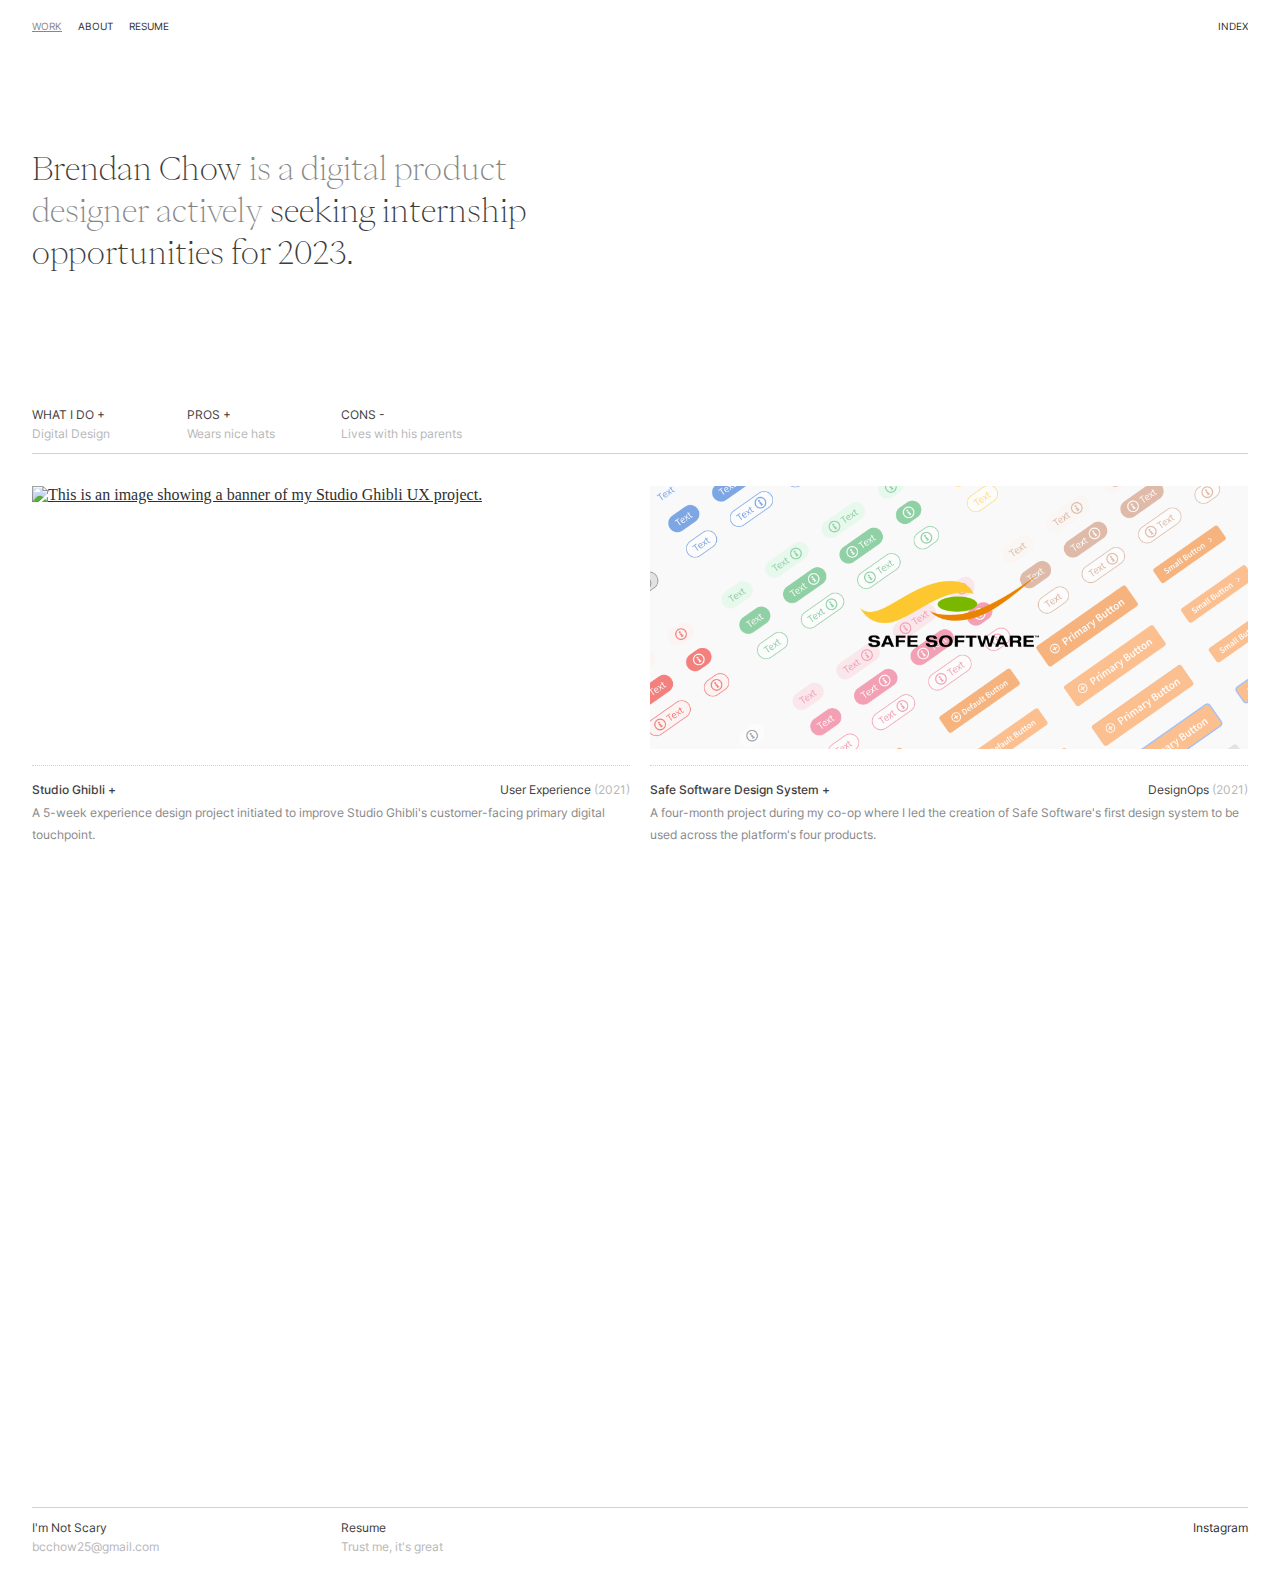
==== index.html @ d042868b "swagdaddy" ====
<!DOCTYPE html>
<html lang="en" dir="ltr">
  <head>
    <meta charset="utf-8">
      <link href="css/style.css" rel="stylesheet">
      <link href="css/grid.css" rel="stylesheet">
      <link href="css/fonts.css" rel="stylesheet">

      <link rel="shortcut icon" type="image/jpg" href="images/favicon.png?">

    <title>Brendan Chow—Designer</title>

    <script src="https://ajax.googleapis.com/ajax/libs/jquery/1.3.2/jquery.min.js"></script>
    <script src="js/main.js"></script>

  </head>

<body>
<nav>
  <ul>
    <li><a href="index.html" class="active">WORK</a></li>
    <li><a href="about.html">ABOUT</a></li>
    <li><a href="https://drive.google.com/file/d/1m_yW7glQU_9HVTDWWREebgttoNn-ChIk/view?usp=sharing" target="_blank">RESUME</a></li>
    <li class="float_right"><a href="list.html" class="no_padding">INDEX</a></li>
  </ul>
</nav>

<div class="index_heading">
  <div class="index_heading_text">
    <h1><span class="dark_highlight">Brendan Chow</span> is a digital product designer actively <span class="dark_highlight">
      seeking internship opportunities for 2023.</span></h1>
  </div>
</div>

<div class="main_heading_information_block">
  <div class="main_heading_information_block_item_1">
    <h5 class="extra_padding">WHAT I DO +</h5>
    <h5 class="light_highlight">Digital Design</h5>
  </div>
  <div class="main_heading_information_block_item_2">
    <h5 class="extra_padding">PROS +</h5>
    <h5 class="light_highlight">Wears nice hats</h5>
  </div>
  <div class="main_heading_information_block_item_3">
    <h5 class="extra_padding">CONS -</h5>
    <h5 class="light_highlight">Lives with his parents</h5>
  </div>
</div>

<div class="project_block">
  <div class="project_image_item">
    <a href="ghibli.html">
      <img class="gallery_image" src="images/banners/ghiblilong.png" alt="This is an image showing a banner of my Studio Ghibli UX project.">
    </a>
  </div>
  <div class="project_image_item_2">
    <a href="safe.html">
      <img class="gallery_image" src="images/banners/softlong.png" alt="This is an image showing a banner of my Studio Ghibli UX project.">
    </a>
  </div>
  <div class="project_description_box">
    <h5 class="float_left bold">Studio Ghibli +</h5>
    <h5 class="float_right">User Experience <span class="light_highlight">(2021)</span></h5>
    <p class="less_padding">A 5-week experience design project initiated to improve Studio Ghibli's customer-facing primary digital touchpoint.</p>
  </div>
  <div class="project_description_box_2">
    <h5 class="float_left bold">Safe Software Design System +</h5>
    <h5 class="float_right">DesignOps <span class="light_highlight">(2021)</span></h5>
    <p class="less_padding">A four-month project during my co-op where I led the creation of Safe Software's first design system to be used across the
      platform's four products.</p>
  </div>
</div>

  <div class="project_block fade">
      <div class="project_image_item">
        <a href="workestra.html">
          <img class="gallery_image" src="images/banners/workestralong.png" alt="This is an image showing a banner of my Studio Ghibli UX project.">
        </a>
      </div>
      <div class="project_image_item_2">
        <img class="gallery_image" src="images/banners/italiadesign.png" alt="This is an image showing a banner of my Studio Ghibli UX project.">
      </div>
      <div class="project_description_box">
        <h5 class="float_left bold">Wörkestra +</h5>
        <h5 class="float_right">User Experience <span class="light_highlight">(2020)</span></h5>
        <p class="less_padding">Reimagining interpersonal communication in the workplace during a global pandemic</p>
      </div>
      <div class="project_description_box_2">
        <h5 class="float_left bold">italiaDesign Field School +</h5>
        <h5 class="float_right">User Experience <span class="light_highlight">(2022)</span></h5>
        <p class="less_padding">Work in Progress. Feel free to message me to see our current progress and learn about my contributions.</p>
      </div>
    </div>

    <footer>
      <div class="footer-block">
        <div class="footer-block-item-1">
          <h5 class="extra_padding">I'm Not Scary</h5>
          <h5 class="light_highlight"><a href = "mailto: bcchow25@gmail.com" class="no_decoration_light">bcchow25@gmail.com</a></h5>
        </div>
        <div class="footer-block-item-2">
          <h5 class="extra_padding">Resume</h5>
          <h5 class="light_highlight"><a href="https://drive.google.com/file/d/1aR5BWAuNR-8vDqfaqgg8btdy-Qd0sVsE/view?usp=sharing" class="no_decoration_light" target="_blank">Trust me, it's great</a></h5>
        </div>
        <div class="footer-block-item-3">
          <h5><a href="https://www.instagram.com/underwearsalad/" class="no_decoration" target="_blank">Instagram</a></h5>
        </div>
      </div>
    </footer>
</body>
</html>
---- css/style.css ----
body {
  height: 100vh;
  margin: 0;
}

h1 {
  font-family: pp-eiko;
  font-size: 2rem;
  font-weight: normal;
  line-height: 2.625rem;
  margin: 0;
  color: #888888;
}

h2 {
  font-family: inter;
  font-size: .75rem;
  font-weight: normal;
  margin: 0;
  padding-bottom: 10px;
}

h3 {
  font-family: pp-eiko;
  font-size: 1.5rem;
  font-weight: normal;
  line-height: 42px;
  margin: 0;
  padding: 0;
  color: #888888;
}

/* For the About description hehe */
h4 {
  font-family: pp-eiko;
  font-size: 1.5rem;
  font-weight: normal;
  line-height: 2.4rem;
  margin-top: .75rem;
  color: #888888;
}
/* For the About description hehe */

h5 {
  font-family: inter;
  font-size: .75rem;
  color: #3D3D3D;
  font-weight: normal;
  margin: 0;
  white-space: nowrap;
}

p {
  font-family: inter;
  font-size: .75rem;
  line-height: 22px;
  color: #888888;
  cursor: default;
}

mark {
  background: #D2D2D2;
}

a {
  color: #303030;
}

.metalinks {
 color: #303030;
}

a:hover {
  color: #d2d2d2;
  transition: .8s;
  cursor: pointer;
}

ul {
  list-style-type: none;
  overflow: hidden;
  padding: 0;
  margin: 1.25rem 2rem 1.5rem 2rem;
}

li {
  float: left;
}

li a {
  display: block;
  font-family: inter;
  font-size: .65rem;
  white-space: nowrap;
  padding: 0 1rem 0 0;
  color: #303030;
  text-decoration: none;
}

li a:hover {
  color: #D2D2D2;
  text-decoration: underline;
  transition: .8s;
  cursor: pointer;
}

.active {
  text-decoration: underline;
  color: #888888;
}

nav:visited {
  color: #001FAA;
}

::selection {
  background-color: #ebf3ff;
  color: #303030;
}

.item_metadata {
  color: #919191;
  padding: 0 0 1.5rem 0;
  margin: 0;
}

.item_description {
  margin: 0 0 2rem 0;
}

.gallery_image {
  object-fit: cover;
  height: 100%;
  width: 100%;
  margin: 0 0 .75rem 0;
}

.button {
  font-size: 1rem;
  font-family: founders;
  border-radius: 4px;
  background: transparent;
  border: 1px solid #303030;
  color: #303030;
  padding: 0.75rem 2rem;
  text-align: center;
  position: absolute;
}

.button:hover {
  font-size: 1rem;
  font-family: founders;
  border-radius: 4px;
  background: #303030;
  border: none;
  color: white;
  padding: 0.75rem 2rem;
  text-align: center;
  transition: .3s;
  cursor: pointer;
  position: absolute;
}

.button_disabled {
  font-size: 1rem;
  font-family: founders;
  border-radius: 4px;
  background: #f1f1f1;
  color: #A0A0A0;
  padding: 0.75rem 2rem;
  text-align: center;
  border: none;
}

.about {
  font-family: founders;
  font-size: 2rem;
  font-weight: normal;
  line-height: 52px;
  margin: 0;
}

.about_text_box {
  margin-bottom: 1.125rem;
}

.about_text {
  font-family: sohne-regular;
  font-size: 0.875rem;
  font-weight: normal;
  line-height: 22px;
  margin: 0;
}

.fade {
  opacity: 0;
}

.list_item {
  padding: 0 0 .75rem 0;
  margin: 0;
}

/* Random Project Pages */
.header_image {
  object-fit: cover;
  height: 65%;
  width: 100%;
  margin: 0 0 1rem 0;
}

.photography_item {
  object-fit: cover;
  /* height: 50%; */
  width: 100%;
  margin: 0 0 1rem 0;
}

.caption {
  width: 100%;
  color: #919191;
  font-family: founders;
  grid-column: 2 / -2;
  line-height: 22px;
}

.project_header_image_item {
  width: 100%;
  margin-bottom: 2rem;
}

/* Project List Page */
.yellow {
  color: #EDE6B3;
}

.list_background {
  background-color: #11120F;
}

.less_margin {
  margin: .25rem 0 .25rem 0;
}

.list_end {
  text-align: right;
  white-space: nowrap;
}

.hover-title {
  display: inline;
  pointer-events: auto;
  cursor: pointer;
}

.hover-image {
  visibility: hidden;
}

body:not(.mobile) .hover-title:hover + .hover-image {
  visibility: visible;
  pointer-events: none;
}

.hover-image {
  display: flex;
  position: fixed;
  top: 50%;
  left: 50%;
  transform: translate(-50%, -50%);
  z-index: -1;
  pointer-events: none;
  flex-direction: column;
  align-items: center;
  justify-content: center;

/* Change width and height to scale images */
  width: 70vw;
  height: 70vh;

  animation: fadeIn 3s;
}

.hover-image img {
  max-width: 100% !important;
  max-height: 100% !important;
  width: auto !important;
  height: auto !important;
  margin: 0;
}
/* Project List Page */

/* Real Project Pages */
img {
  max-width: 100%;
}

.image_space {
  padding: 0 0 4rem 0;
}

.text_content {
  padding: 0 0 2rem 0;
  margin: 0;
}

/* RESPONSIVE */
@media (max-width: 950px) {
}
/* RESPONSIVE */

/* New Shit */
.dark_highlight {
   color: #3D3D3D;
 }

 .light_highlight {
  color: #B7B7B7;
 }

 .not_as_light {
   color: #888888;
 }

 .lightest_line {
   border-bottom: 1px solid #D2D2D2;
 }

 .extra_margin {
   margin-bottom: 4rem;
 }

 .extra_padding {
   padding-bottom: .25rem;
 }

 .less_padding {
   padding: 0.5rem 0 0.25rem 0;
   /* margin: 0; */
 }

 .bold {
   font-family: inter-medium;
   font-weight: bold;
 }

 .no_padding {
   padding: 0;
 }

.no_margin {
  margin: 0;
}

 .working_page_content_image {
   /* height: 50%; */
 }

 .no_decoration {
   text-decoration: none;
 }

.no_decoration_light {
   text-decoration: none;
   color: #B7B7B7;
 }

 .bottom_line {
   padding-bottom: 0.75rem;
   border-bottom: 1px dotted #D2D2D2;
 }

 @keyframes fadeIn {
  0% { opacity: 0; }
  100% { opacity: 1; }
}

.float_left {
  float: left;
}

.float_right {
  float: right;
}

.burrito:hover {
  cursor: pointer;
}
/* New Shit */
---- css/grid.css ----
/* HOME PAGE */
.index_heading {
  display: grid;
  grid-template-columns: repeat(24,1fr);
  grid-gap: 1.25rem;
  margin: 114px 2rem 42px 2rem;
}

.main_heading_information_block {
  display: grid;
  grid-template-columns: repeat(24,1fr);
  grid-gap: 1.25rem;
  margin: 0 2rem 0 2rem;
  padding-bottom: .75rem;
  border-bottom: 1px solid #D2D2D2;
}

.main_heading_information_block_item_1 {
  grid-column: 1 / span 3;
  padding-top: .75rem;
  /* padding might be optional */
}

.main_heading_information_block_item_2 {
  grid-column: 4 / span 3;
  padding-top: .75rem;
  /* padding might be optional */
}

.main_heading_information_block_item_3 {
  grid-column: 7 / span 3;
  padding-top: .75rem;
  /* padding might be optional */
}

.index_heading_text {
  grid-column: 1 / span 10;
  margin-bottom: 5rem;
}

.project_block {
  display: grid;
  grid-template-columns: repeat(24, 1fr);
  grid-gap: 1rem 1.25rem;
  margin: 2rem 2rem 0 2rem;
}

.project_description_box {
  grid-column: 1 / span 12;
  padding-bottom: .75rem;
  margin-bottom: 1rem;
}

.project_image_item {
  grid-column: 1 / span 12;
  padding-bottom: 1rem;
  border-bottom: 1px dotted #D2D2D2;
}

.project_image_item_2 {
  grid-column: 13 / span 12;
  padding-bottom: 1rem;
  border-bottom: 1px dotted #D2D2D2;
}

.project_description_box_2 {
  grid-column: 13 / span 12;
  padding-bottom: .75rem;
  margin-bottom: 1rem;
}

/* FOOTER */

.footer-block {
  display: grid;
  grid-template-columns: repeat(24,1fr);
  grid-gap: 1.25rem;
  border-top: 1px solid #D2D2D2;
  margin: 114px 2rem .75rem 2rem;
  padding-bottom: 1rem;
}

.footer-block-item-1 {
  grid-column: 1 / span 3;
  padding-top: .75rem;
}

.footer-block-item-2 {
  grid-column: 7 / span 3;
  padding-top: .75rem;
}

.footer-block-item-3 {
  text-align: right;
  grid-column: 22 / span 3;
  padding-top: .75rem;
}

/* FOOTER */

/* ABOUT PAGE */

.about_heading {
  display: grid;
  grid-template-columns: repeat(24, 1fr);
  grid-gap: 1.25rem;
  margin: 114px 2rem 9.5rem 2rem;
}

.about_heading_box_1 {
  grid-column: 1 / span 10;
}
.about_heading_box_2 {
  grid-column: 15 / span 10;
}

/* Real Work Pages */
.working_page_heading {
  display: grid;
  grid-template-columns: repeat(24,1fr);
  grid-gap: 1.25rem;
  margin: 2rem;
  border-bottom: 1px solid #d2d2d2;
  padding-bottom: 2rem;
}

.working_page_heading_item_1 {
  grid-column: 1 / span 3;
}

.working_page_heading_item_2 {
  grid-column: 4 / span 3;
}

.working_page_heading_item_3 {
  grid-column: 7 / span 3;
}


.working_page_content_box {
  display: grid;
  grid-template-columns: repeat(24,1fr);
  grid-gap: 1.25rem;
  margin: 0 2rem 1.25rem 2rem;
}

.working_page_content_left {
  grid-column: 1 / span 8;
}

.working_page_content_right {
  grid-column: 11 / span 14;
}

.working_page_content_full {
  grid-column: 1 / span 24;
}

/* Project List Page */
.main_heading_list_block_item_1 {
  grid-column: 1 / span 3;
  padding-top: .75rem;
  /* padding might be optional */
}

.main_heading_list_block_item_2 {
  grid-column: 7 / span 3;
  padding-top: .75rem;
  /* padding might be optional */
}

.main_heading_list_block_item_3 {
  grid-column: 13 / span 12;
  padding-top: .75rem;
  /* padding might be optional */
}

.project_list_item_end {
  grid-column: 13 / span 12;
}

.project_list_item {
  grid-column: 7 / span 6;
}
/* Project List Page */
---- css/fonts.css ----
@font-face {
  font-family: inter-medium;
  src: url("../fonts/Inter-Medium.ttf");
  font-weight: bold;
  font-style: normal;
}

@font-face {
  font-family: inter;
  src: url("../fonts/Inter-Regular.ttf");
  font-weight: normal;
  font-style: normal;
}

@font-face {
  font-family: pp-eiko;
  src: url("../fonts/PPEiko-Thin.otf");
  font-weight: 100;
  font-style: normal;
}
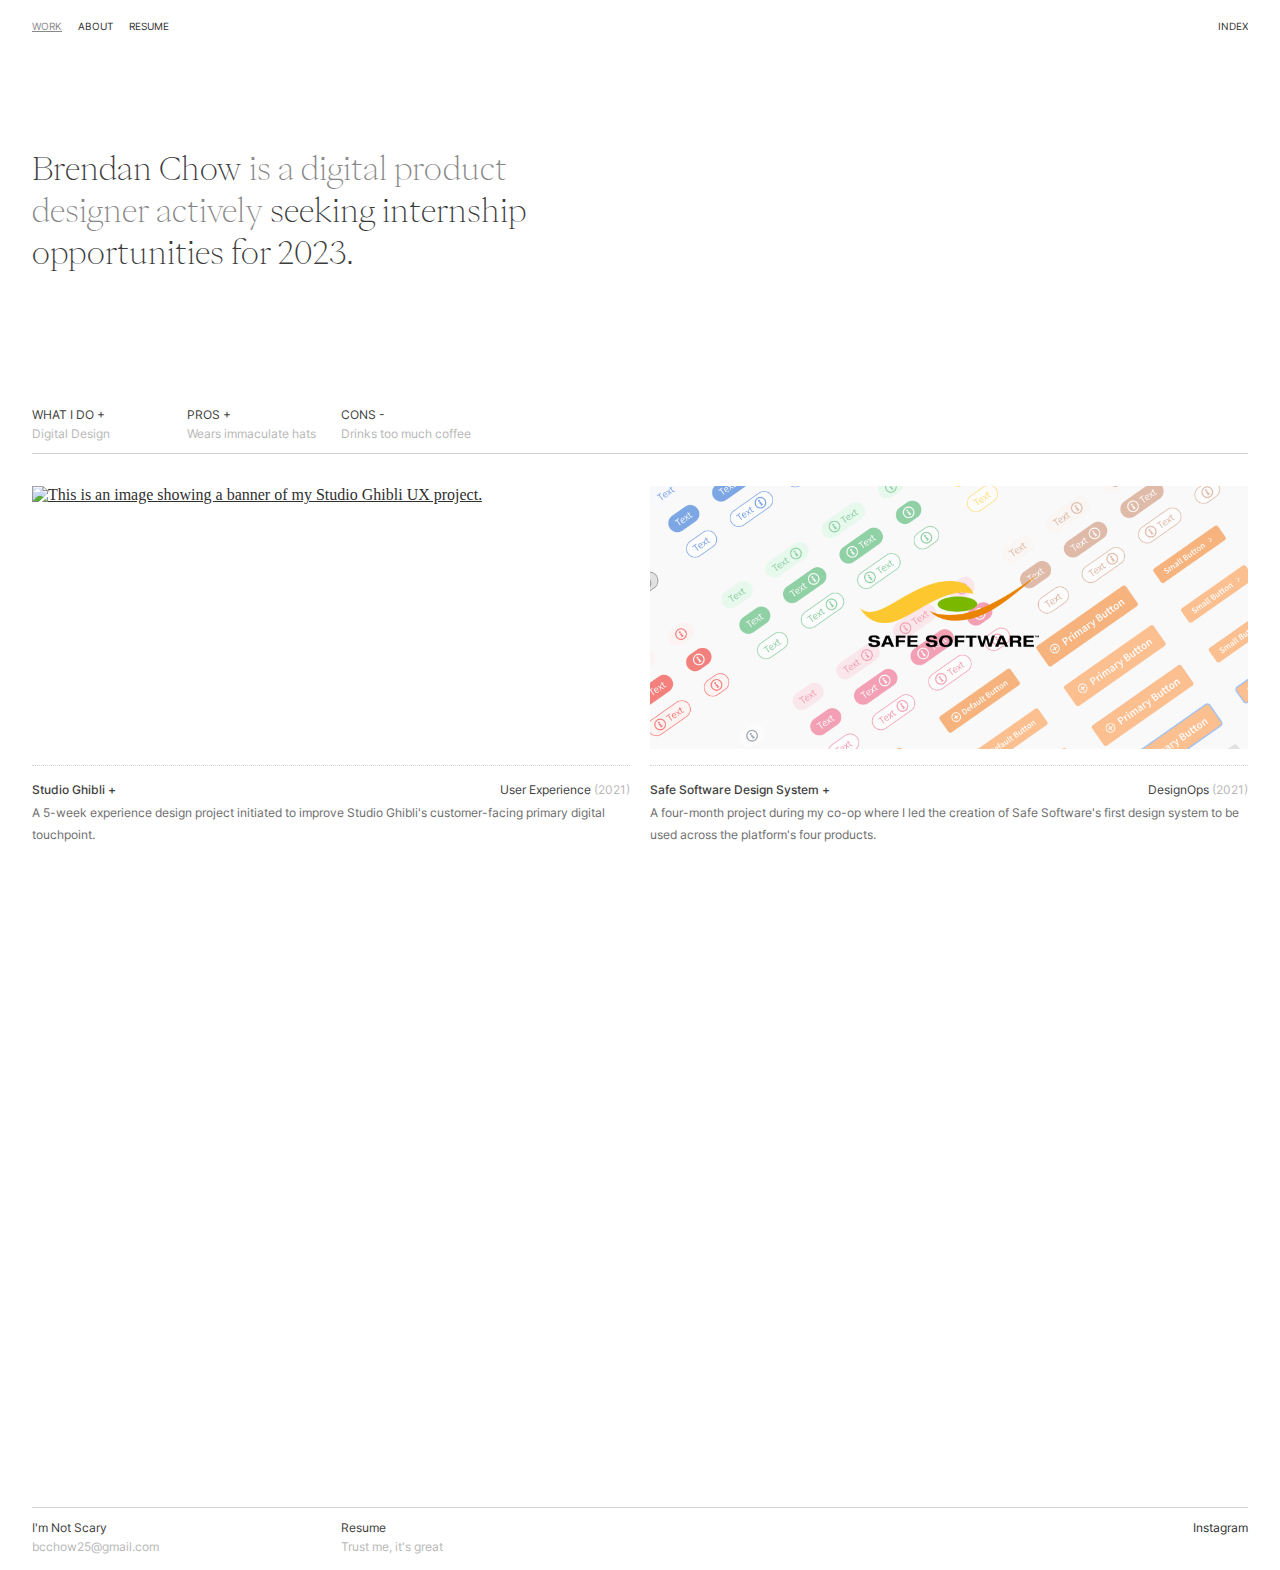
==== commit 5c59d939: "swagdaddy" ====
--- a/index.html
+++ b/index.html
@@ -20,7 +20,7 @@
   <ul>
     <li><a href="index.html" class="active">WORK</a></li>
     <li><a href="about.html">ABOUT</a></li>
-    <li><a href="https://drive.google.com/file/d/1m_yW7glQU_9HVTDWWREebgttoNn-ChIk/view?usp=sharing" target="_blank">RESUME</a></li>
+    <li><a href="https://drive.google.com/file/d/1aR5BWAuNR-8vDqfaqgg8btdy-Qd0sVsE/view?usp=sharing" target="_blank">RESUME</a></li>
     <li class="float_right"><a href="list.html" class="no_padding">INDEX</a></li>
   </ul>
 </nav>
@@ -39,11 +39,11 @@
   </div>
   <div class="main_heading_information_block_item_2">
     <h5 class="extra_padding">PROS +</h5>
-    <h5 class="light_highlight">Wears nice hats</h5>
+    <h5 class="light_highlight">Wears immaculate hats</h5>
   </div>
   <div class="main_heading_information_block_item_3">
     <h5 class="extra_padding">CONS -</h5>
-    <h5 class="light_highlight">Lives with his parents</h5>
+    <h5 class="light_highlight">Drinks too much coffee</h5>
   </div>
 </div>
 
--- a/css/style.css
+++ b/css/style.css
@@ -54,7 +54,7 @@
   font-family: inter;
   font-size: .75rem;
   line-height: 22px;
-  color: #888888;
+  color: #6C6C6C;
   cursor: default;
 }
 
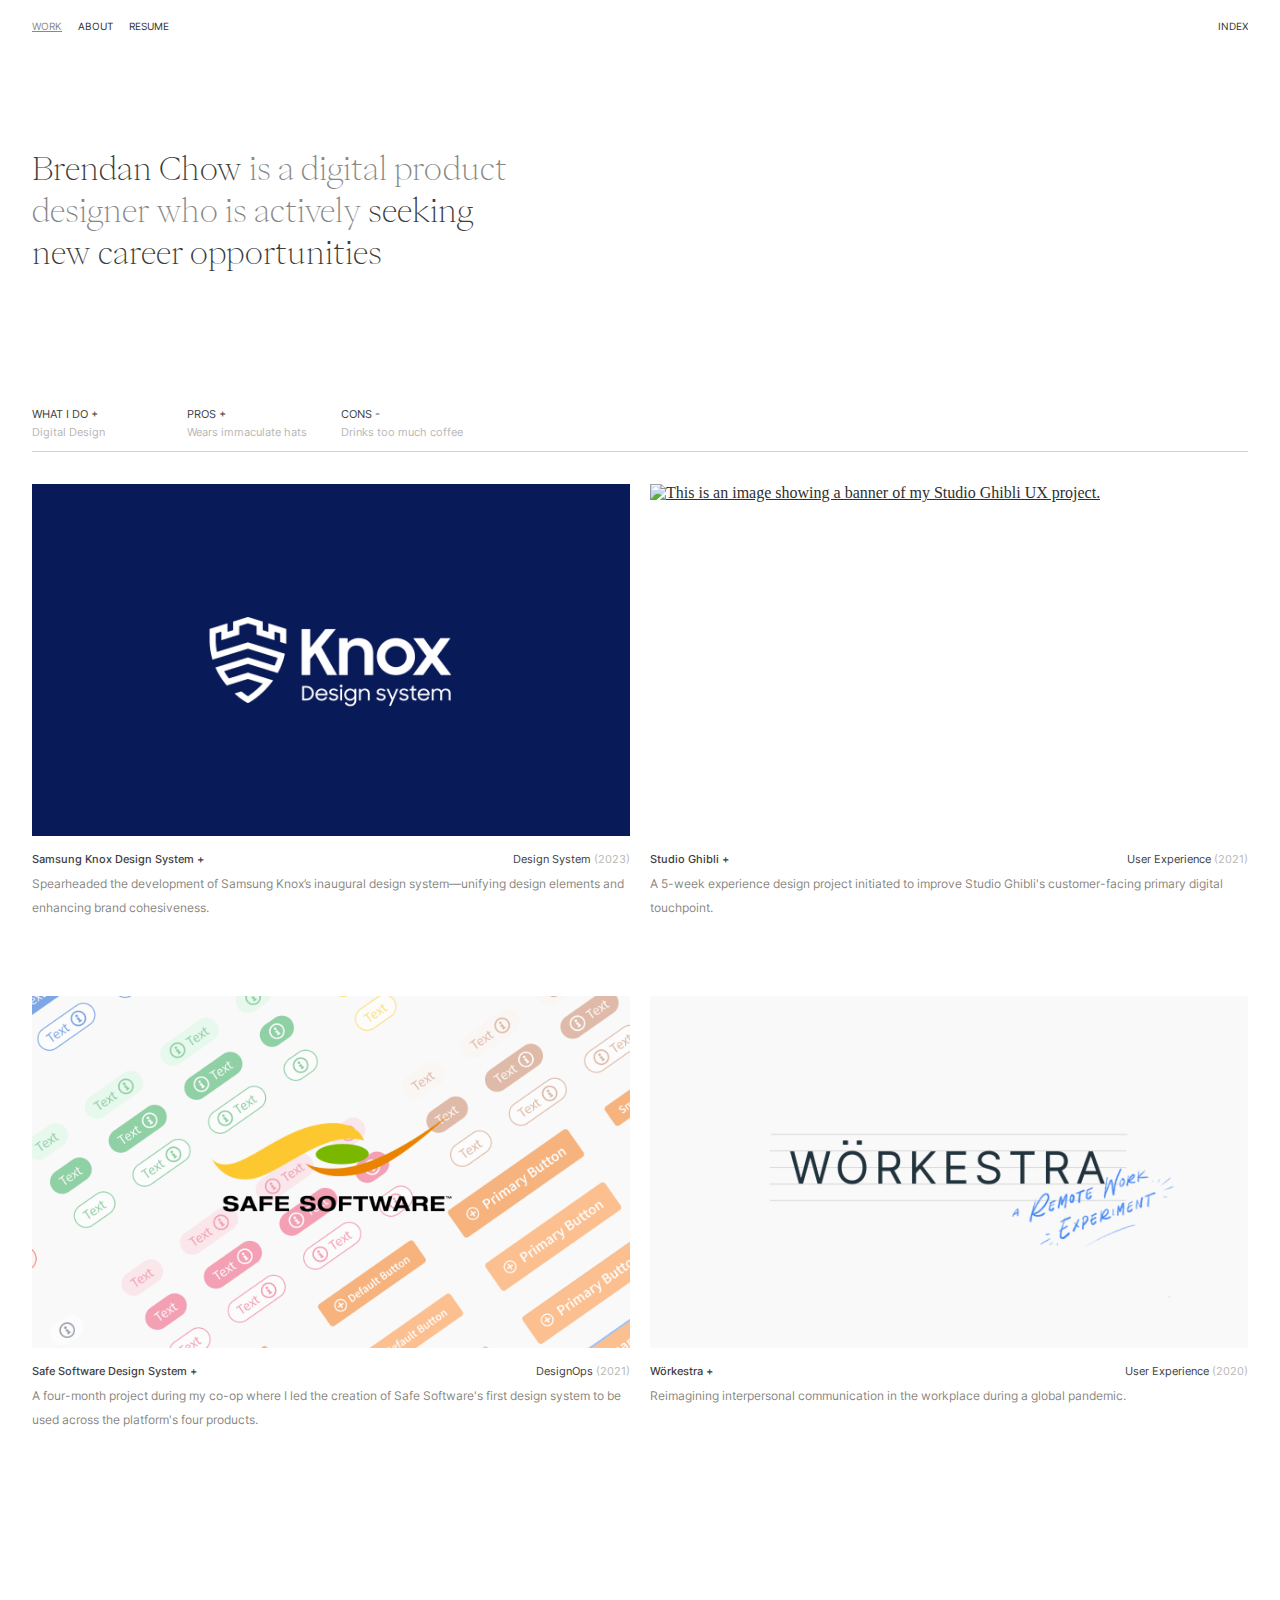
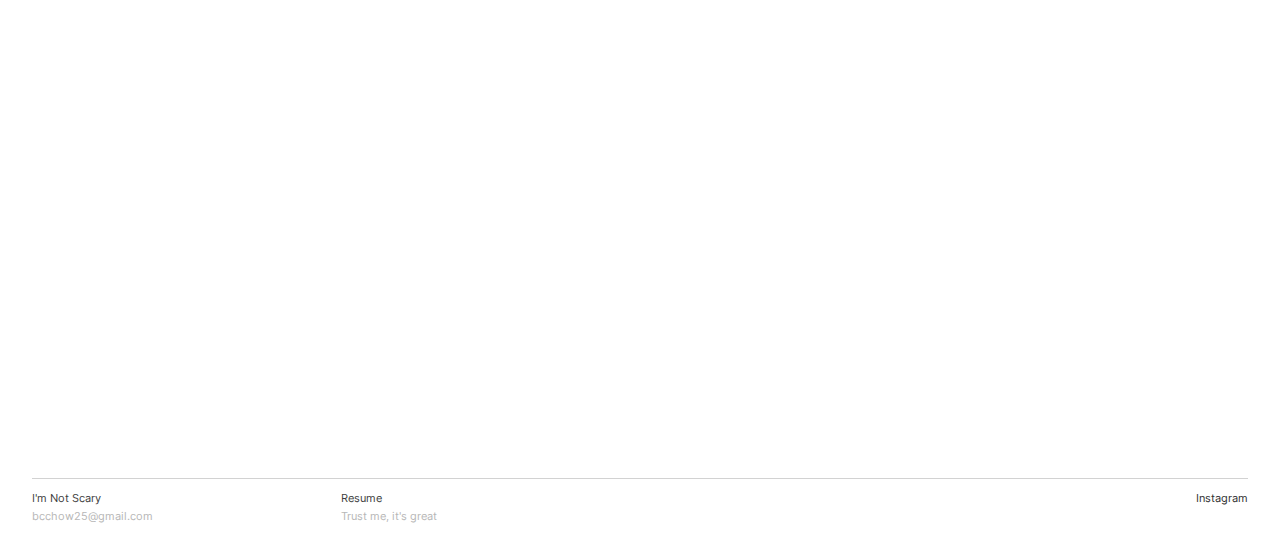
==== commit 046dcacd: "nut" ====
--- a/index.html
+++ b/index.html
@@ -20,15 +20,15 @@
   <ul>
     <li><a href="index.html" class="active">WORK</a></li>
     <li><a href="about.html">ABOUT</a></li>
-    <li><a href="https://drive.google.com/file/d/1aR5BWAuNR-8vDqfaqgg8btdy-Qd0sVsE/view?usp=sharing" target="_blank">RESUME</a></li>
+    <li><a href="https://drive.google.com/file/d/1nViqN_XYql8kQoNAZLYJYAP_MPtFRJnA/view?usp=sharing" target="_blank">RESUME</a></li>
     <li class="float_right"><a href="list.html" class="no_padding">INDEX</a></li>
   </ul>
 </nav>
 
 <div class="index_heading">
   <div class="index_heading_text">
-    <h1><span class="dark_highlight">Brendan Chow</span> is a digital product designer actively <span class="dark_highlight">
-      seeking internship opportunities for 2023.</span></h1>
+    <h1><span class="dark_highlight">Brendan Chow</span> is a digital product designer who is actively <span class="dark_highlight">
+      seeking new career opportunities</span></h1>
   </div>
 </div>
 
@@ -47,50 +47,70 @@
   </div>
 </div>
 
+<!-- 1 -->
 <div class="project_block">
   <div class="project_image_item">
+    <a href="samsung.html">
+      <img class="gallery_image" src="images/banners/samsung.png" alt="This is an image showing a banner of my Samsung Knox Design System Project.">
+    </a>
+  </div>
+  <div class="project_image_item_2">
     <a href="ghibli.html">
       <img class="gallery_image" src="images/banners/ghiblilong.png" alt="This is an image showing a banner of my Studio Ghibli UX project.">
     </a>
   </div>
-  <div class="project_image_item_2">
-    <a href="safe.html">
-      <img class="gallery_image" src="images/banners/softlong.png" alt="This is an image showing a banner of my Studio Ghibli UX project.">
-    </a>
+  <div class="project_description_box">
+    <h5 class="float_left bold">Samsung Knox Design System +</h5>
+    <h5 class="float_right">Design System <span class="light_highlight">(2023)</span></h5>
+    <p class="less_padding">Spearheaded the development of Samsung Knox’s inaugural design system—unifying design elements and enhancing brand cohesiveness.</p>
   </div>
-  <div class="project_description_box">
+  <div class="project_description_box_2">
     <h5 class="float_left bold">Studio Ghibli +</h5>
     <h5 class="float_right">User Experience <span class="light_highlight">(2021)</span></h5>
     <p class="less_padding">A 5-week experience design project initiated to improve Studio Ghibli's customer-facing primary digital touchpoint.</p>
   </div>
-  <div class="project_description_box_2">
+</div>
+<!-- 1 -->
+
+<!-- 2 -->
+<div class="project_block">
+  <div class="project_image_item">
+    <a href="safe.html">
+      <img class="gallery_image" src="images/banners/softlong.png" alt="This is an image showing a banner of my Safe Software Design System project.">
+    </a>
+  </div>
+  <div class="project_image_item_2">
+    <a href="workestra.html">
+      <img class="gallery_image" src="images/banners/workestrabanner.png" alt="This is an image showing a banner of my Studio Ghibli UX project.">
+    </a>
+    </a>
+  </div>
+  <div class="project_description_box">
     <h5 class="float_left bold">Safe Software Design System +</h5>
     <h5 class="float_right">DesignOps <span class="light_highlight">(2021)</span></h5>
     <p class="less_padding">A four-month project during my co-op where I led the creation of Safe Software's first design system to be used across the
       platform's four products.</p>
   </div>
+  <div class="project_description_box_2">
+    <h5 class="float_left bold">Wörkestra +</h5>
+    <h5 class="float_right">User Experience <span class="light_highlight">(2020)</span></h5>
+    <p class="less_padding">Reimagining interpersonal communication in the workplace during a global pandemic.</p>
+  </div>
 </div>
+<!-- 2 -->
 
-  <div class="project_block fade">
-      <div class="project_image_item">
-        <a href="workestra.html">
-          <img class="gallery_image" src="images/banners/workestralong.png" alt="This is an image showing a banner of my Studio Ghibli UX project.">
-        </a>
+<!-- 3 -->
+    <div class="project_block fade">
+        <div class="project_image_item">
+          <img class="gallery_image" src="images/banners/italiadesign.png" alt="This is an image showing a banner of my italiaDesign project.">
+        </div>
+        <div class="project_description_box">
+          <h5 class="float_left bold">italiaDesign Field School +</h5>
+          <h5 class="float_right">User Experience <span class="light_highlight">(2022)</span></h5>
+          <p class="less_padding">Work in Progress. Feel free to message me to learn about my contributions, or <a class="no_decoration_light" href="http://2022.sfuitaliadesign.com/" target="_blank">see the live website.</a></p>
+        </div>
       </div>
-      <div class="project_image_item_2">
-        <img class="gallery_image" src="images/banners/italiadesign.png" alt="This is an image showing a banner of my Studio Ghibli UX project.">
-      </div>
-      <div class="project_description_box">
-        <h5 class="float_left bold">Wörkestra +</h5>
-        <h5 class="float_right">User Experience <span class="light_highlight">(2020)</span></h5>
-        <p class="less_padding">Reimagining interpersonal communication in the workplace during a global pandemic</p>
-      </div>
-      <div class="project_description_box_2">
-        <h5 class="float_left bold">italiaDesign Field School +</h5>
-        <h5 class="float_right">User Experience <span class="light_highlight">(2022)</span></h5>
-        <p class="less_padding">Work in Progress. Feel free to message me to see our current progress and learn about my contributions.</p>
-      </div>
-    </div>
+<!-- 3 -->
 
     <footer>
       <div class="footer-block">
@@ -100,7 +120,7 @@
         </div>
         <div class="footer-block-item-2">
           <h5 class="extra_padding">Resume</h5>
-          <h5 class="light_highlight"><a href="https://drive.google.com/file/d/1aR5BWAuNR-8vDqfaqgg8btdy-Qd0sVsE/view?usp=sharing" class="no_decoration_light" target="_blank">Trust me, it's great</a></h5>
+          <h5 class="light_highlight"><a href="https://drive.google.com/file/d/1nViqN_XYql8kQoNAZLYJYAP_MPtFRJnA/view?usp=sharing" class="no_decoration_light" target="_blank">Trust me, it's great</a></h5>
         </div>
         <div class="footer-block-item-3">
           <h5><a href="https://www.instagram.com/underwearsalad/" class="no_decoration" target="_blank">Instagram</a></h5>
--- a/css/style.css
+++ b/css/style.css
@@ -21,10 +21,10 @@
 }
 
 h3 {
-  font-family: pp-eiko;
-  font-size: 1.5rem;
-  font-weight: normal;
-  line-height: 42px;
+  font-family: inter;
+  font-size: .75rem;
+  font-weight: normal;
+  line-height: 22px;
   margin: 0;
   padding: 0;
   color: #888888;
@@ -43,18 +43,18 @@
 
 h5 {
   font-family: inter;
+  font-size: 11px;
+  color: #3D3D3D;
+  font-weight: normal;
+  margin: 0;
+  white-space: nowrap;
+}
+
+p {
+  font-family: inter;
   font-size: .75rem;
-  color: #3D3D3D;
-  font-weight: normal;
-  margin: 0;
-  white-space: nowrap;
-}
-
-p {
-  font-family: inter;
-  font-size: .75rem;
-  line-height: 22px;
-  color: #6C6C6C;
+  line-height: 24px;
+  color: rgba(94, 90, 82, 0.75);
   cursor: default;
 }
 
@@ -370,6 +370,13 @@
    border-bottom: 1px dotted #D2D2D2;
  }
 
+ .dash {
+   display: block;
+   height: 1px;
+   border: 0;
+   border-bottom: 1px dashed #D2D2D2;
+ }
+
  @keyframes fadeIn {
   0% { opacity: 0; }
   100% { opacity: 1; }
--- a/css/grid.css
+++ b/css/grid.css
@@ -53,14 +53,10 @@
 
 .project_image_item {
   grid-column: 1 / span 12;
-  padding-bottom: 1rem;
-  border-bottom: 1px dotted #D2D2D2;
 }
 
 .project_image_item_2 {
   grid-column: 13 / span 12;
-  padding-bottom: 1rem;
-  border-bottom: 1px dotted #D2D2D2;
 }
 
 .project_description_box_2 {
@@ -120,7 +116,7 @@
   grid-template-columns: repeat(24,1fr);
   grid-gap: 1.25rem;
   margin: 2rem;
-  border-bottom: 1px solid #d2d2d2;
+  border-bottom: 1px dashed #d2d2d2;
   padding-bottom: 2rem;
 }
 
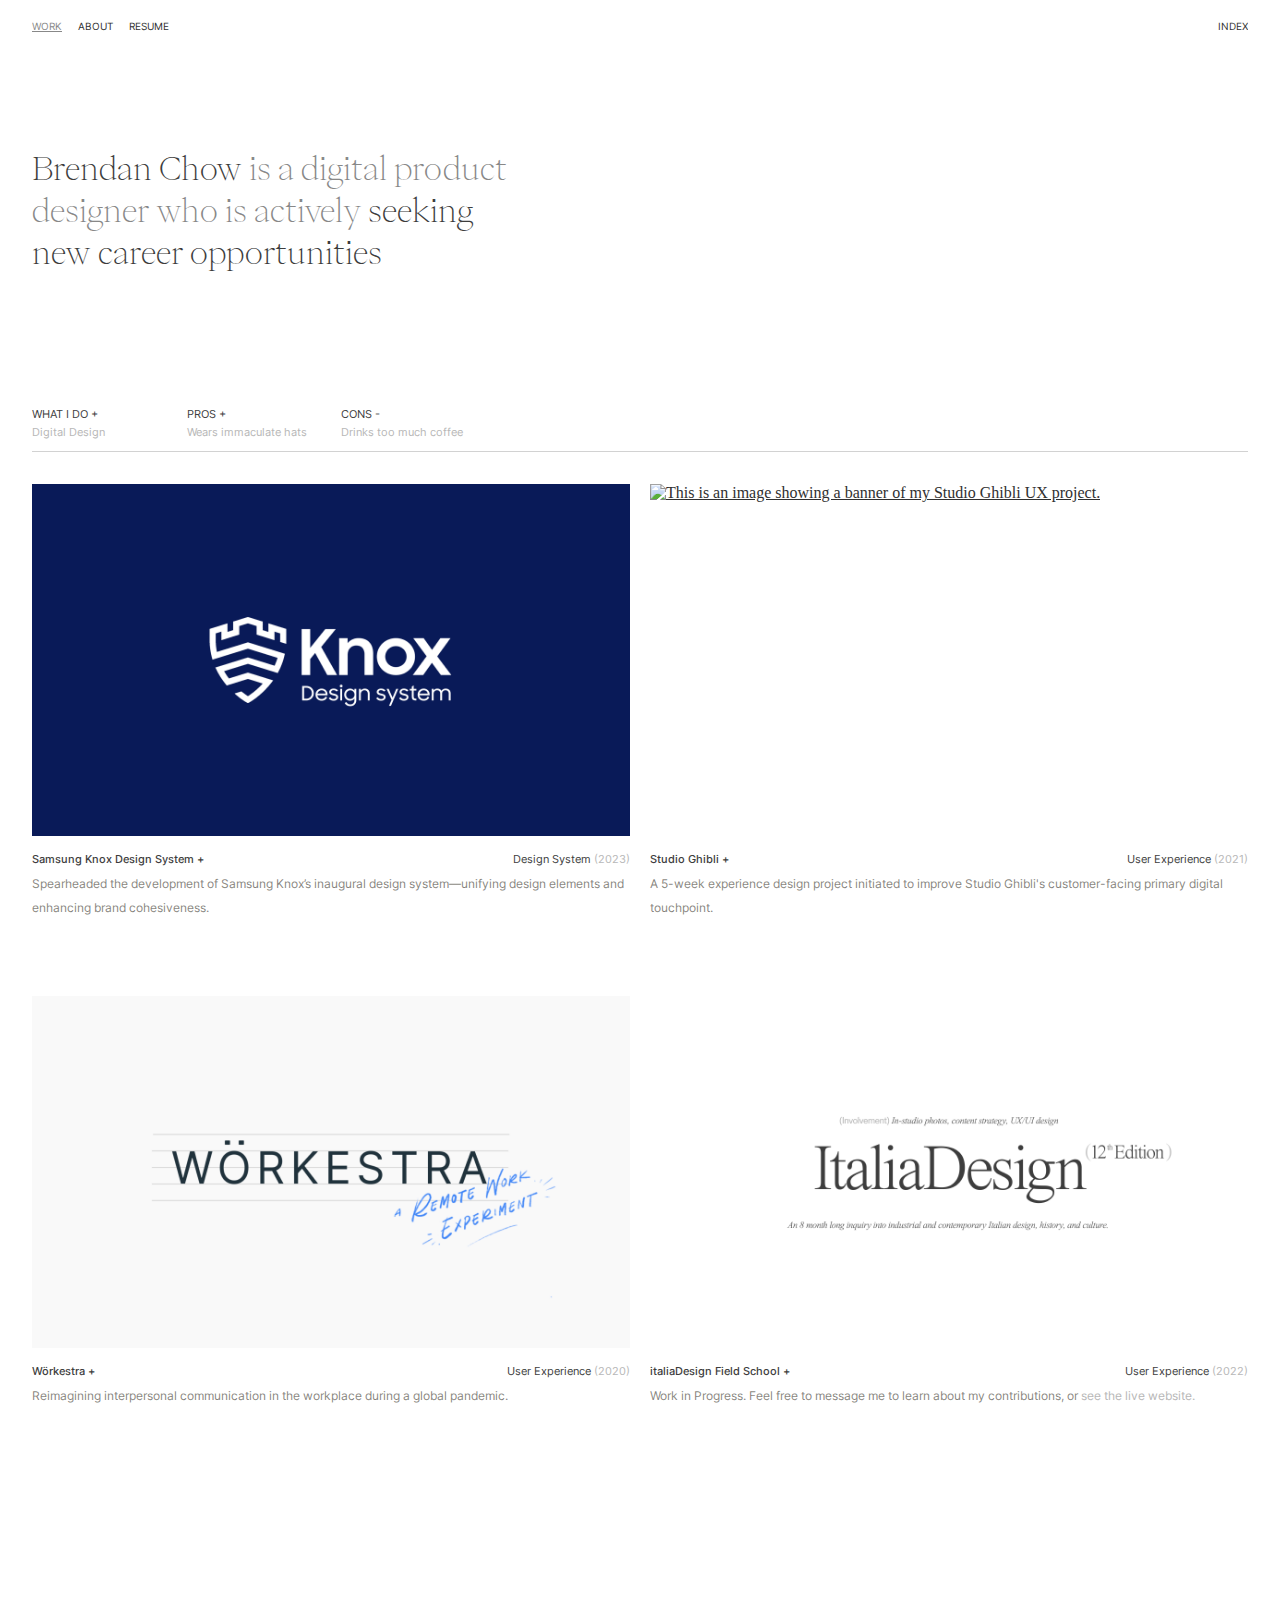
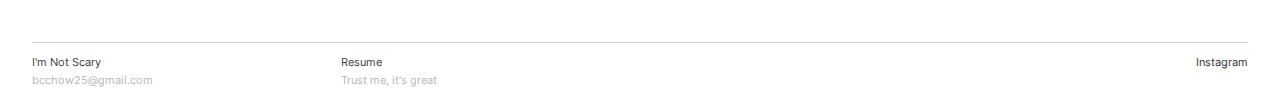
==== commit 4873b7a3: "nice" ====
--- a/index.html
+++ b/index.html
@@ -20,7 +20,7 @@
   <ul>
     <li><a href="index.html" class="active">WORK</a></li>
     <li><a href="about.html">ABOUT</a></li>
-    <li><a href="https://drive.google.com/file/d/1nViqN_XYql8kQoNAZLYJYAP_MPtFRJnA/view?usp=sharing" target="_blank">RESUME</a></li>
+    <li><a href="https://drive.google.com/file/d/1lQH3Rf1tJW_eZvmEgghcl28hhl9bWXQe/view?usp=drive_link" target="_blank">RESUME</a></li>
     <li class="float_right"><a href="list.html" class="no_padding">INDEX</a></li>
   </ul>
 </nav>
@@ -75,26 +75,29 @@
 <!-- 2 -->
 <div class="project_block">
   <div class="project_image_item">
-    <a href="safe.html">
+    <!-- <a href="safe.html">
       <img class="gallery_image" src="images/banners/softlong.png" alt="This is an image showing a banner of my Safe Software Design System project.">
+    </a> -->
+    <a href="workestra.html">
+      <img class="gallery_image" src="images/banners/workestrabanner.png" alt="This is an image showing a banner of my Studio Ghibli UX project.">
     </a>
   </div>
   <div class="project_image_item_2">
-    <a href="workestra.html">
-      <img class="gallery_image" src="images/banners/workestrabanner.png" alt="This is an image showing a banner of my Studio Ghibli UX project.">
-    </a>
-    </a>
+    <img class="gallery_image" src="images/banners/italiadesign.png" alt="This is an image showing a banner of my italiaDesign project.">
   </div>
   <div class="project_description_box">
-    <h5 class="float_left bold">Safe Software Design System +</h5>
+    <!-- <h5 class="float_left bold">Safe Software Design System +</h5>
     <h5 class="float_right">DesignOps <span class="light_highlight">(2021)</span></h5>
     <p class="less_padding">A four-month project during my co-op where I led the creation of Safe Software's first design system to be used across the
-      platform's four products.</p>
+      platform's four products.</p> -->
+      <h5 class="float_left bold">Wörkestra +</h5>
+      <h5 class="float_right">User Experience <span class="light_highlight">(2020)</span></h5>
+      <p class="less_padding">Reimagining interpersonal communication in the workplace during a global pandemic.</p>
   </div>
   <div class="project_description_box_2">
-    <h5 class="float_left bold">Wörkestra +</h5>
-    <h5 class="float_right">User Experience <span class="light_highlight">(2020)</span></h5>
-    <p class="less_padding">Reimagining interpersonal communication in the workplace during a global pandemic.</p>
+    <h5 class="float_left bold">italiaDesign Field School +</h5>
+    <h5 class="float_right">User Experience <span class="light_highlight">(2022)</span></h5>
+    <p class="less_padding">Work in Progress. Feel free to message me to learn about my contributions, or <a class="no_decoration_light" href="http://2022.sfuitaliadesign.com/" target="_blank">see the live website.</a></p>
   </div>
 </div>
 <!-- 2 -->
@@ -102,12 +105,10 @@
 <!-- 3 -->
     <div class="project_block fade">
         <div class="project_image_item">
-          <img class="gallery_image" src="images/banners/italiadesign.png" alt="This is an image showing a banner of my italiaDesign project.">
+
         </div>
         <div class="project_description_box">
-          <h5 class="float_left bold">italiaDesign Field School +</h5>
-          <h5 class="float_right">User Experience <span class="light_highlight">(2022)</span></h5>
-          <p class="less_padding">Work in Progress. Feel free to message me to learn about my contributions, or <a class="no_decoration_light" href="http://2022.sfuitaliadesign.com/" target="_blank">see the live website.</a></p>
+
         </div>
       </div>
 <!-- 3 -->
@@ -120,7 +121,7 @@
         </div>
         <div class="footer-block-item-2">
           <h5 class="extra_padding">Resume</h5>
-          <h5 class="light_highlight"><a href="https://drive.google.com/file/d/1nViqN_XYql8kQoNAZLYJYAP_MPtFRJnA/view?usp=sharing" class="no_decoration_light" target="_blank">Trust me, it's great</a></h5>
+          <h5 class="light_highlight"><a href="https://drive.google.com/file/d/1lQH3Rf1tJW_eZvmEgghcl28hhl9bWXQe/view?usp=drive_link" class="no_decoration_light" target="_blank">Trust me, it's great</a></h5>
         </div>
         <div class="footer-block-item-3">
           <h5><a href="https://www.instagram.com/underwearsalad/" class="no_decoration" target="_blank">Instagram</a></h5>
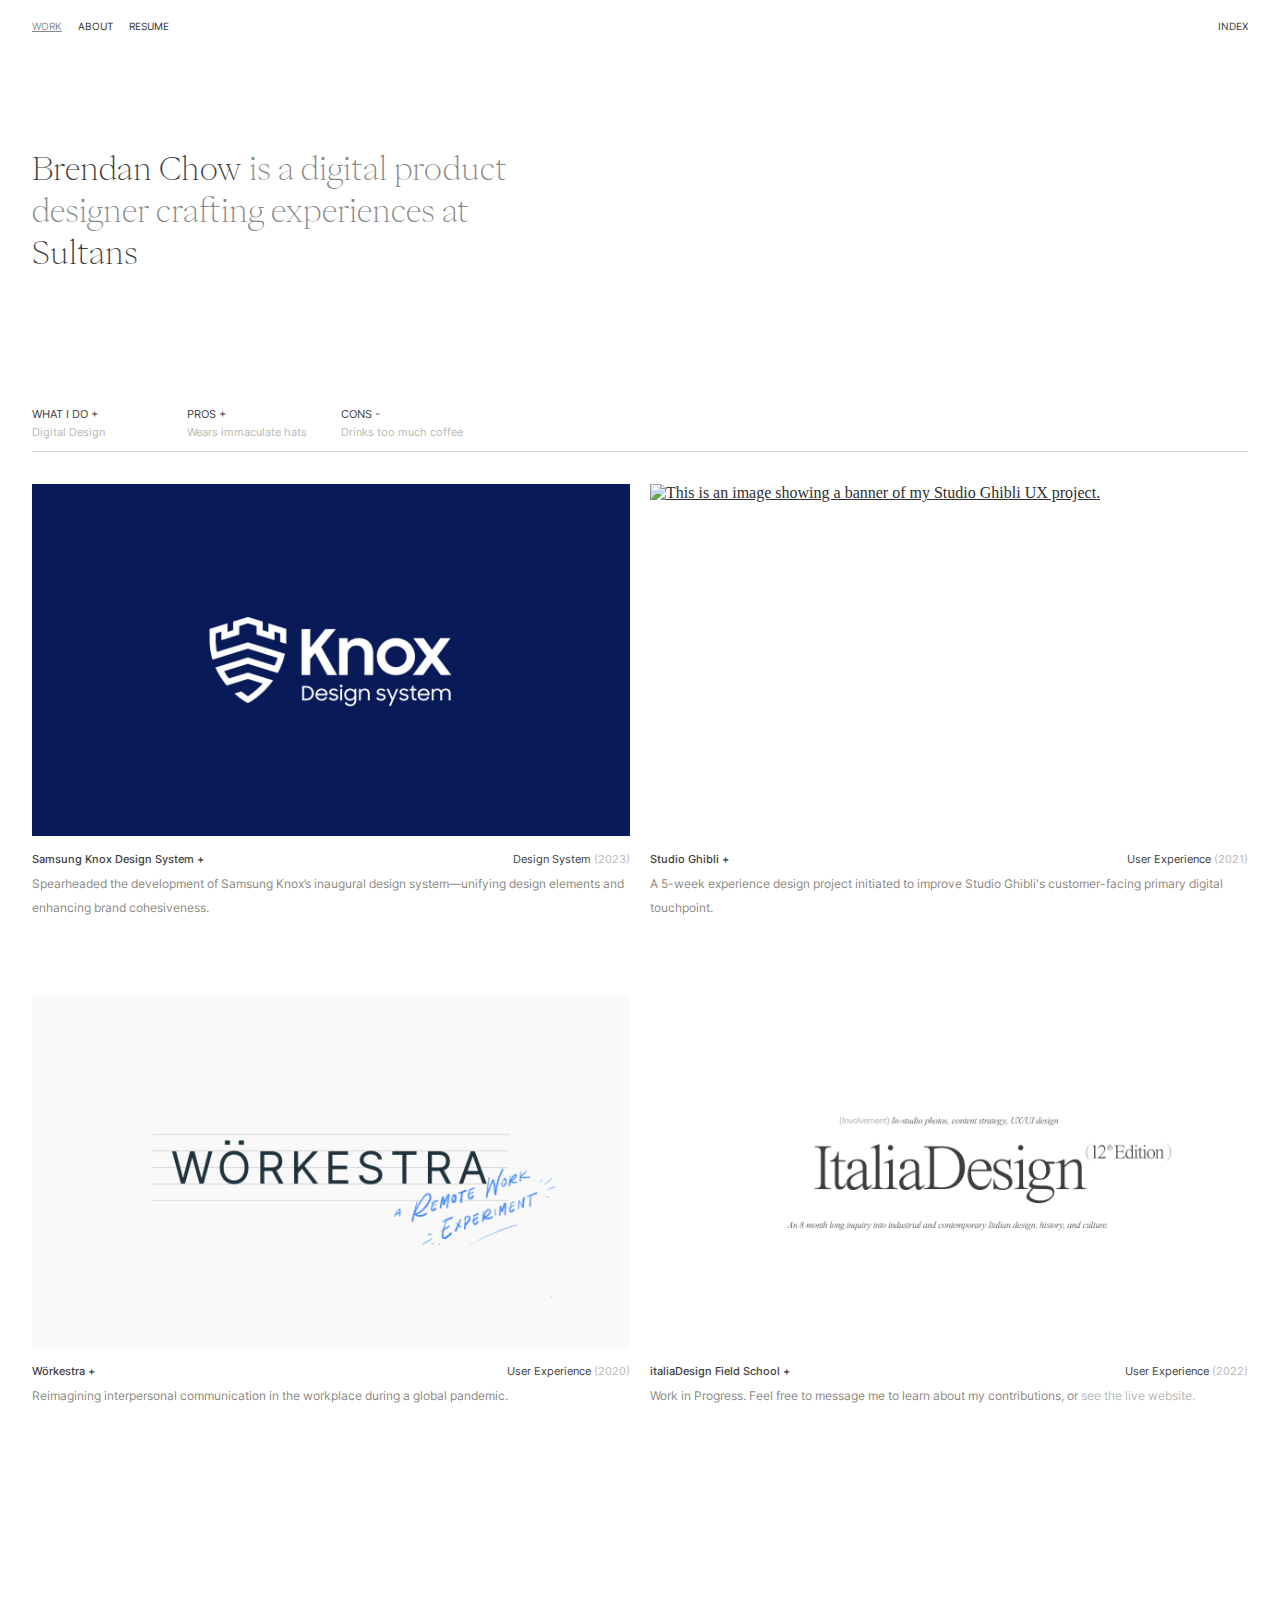
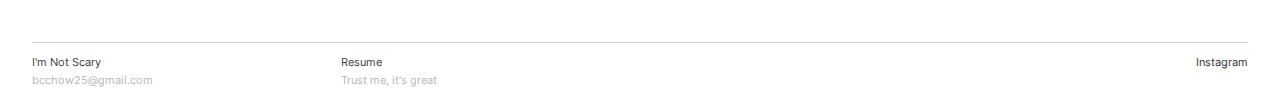
==== commit 39caa883: "Update index.html" ====
--- a/index.html
+++ b/index.html
@@ -27,8 +27,8 @@
 
 <div class="index_heading">
   <div class="index_heading_text">
-    <h1><span class="dark_highlight">Brendan Chow</span> is a digital product designer who is actively <span class="dark_highlight">
-      seeking new career opportunities</span></h1>
+    <h1><span class="dark_highlight">Brendan Chow</span> is a digital product designer crafting experiences at <span class="dark_highlight">
+      Sultans</span></h1>
   </div>
 </div>
 
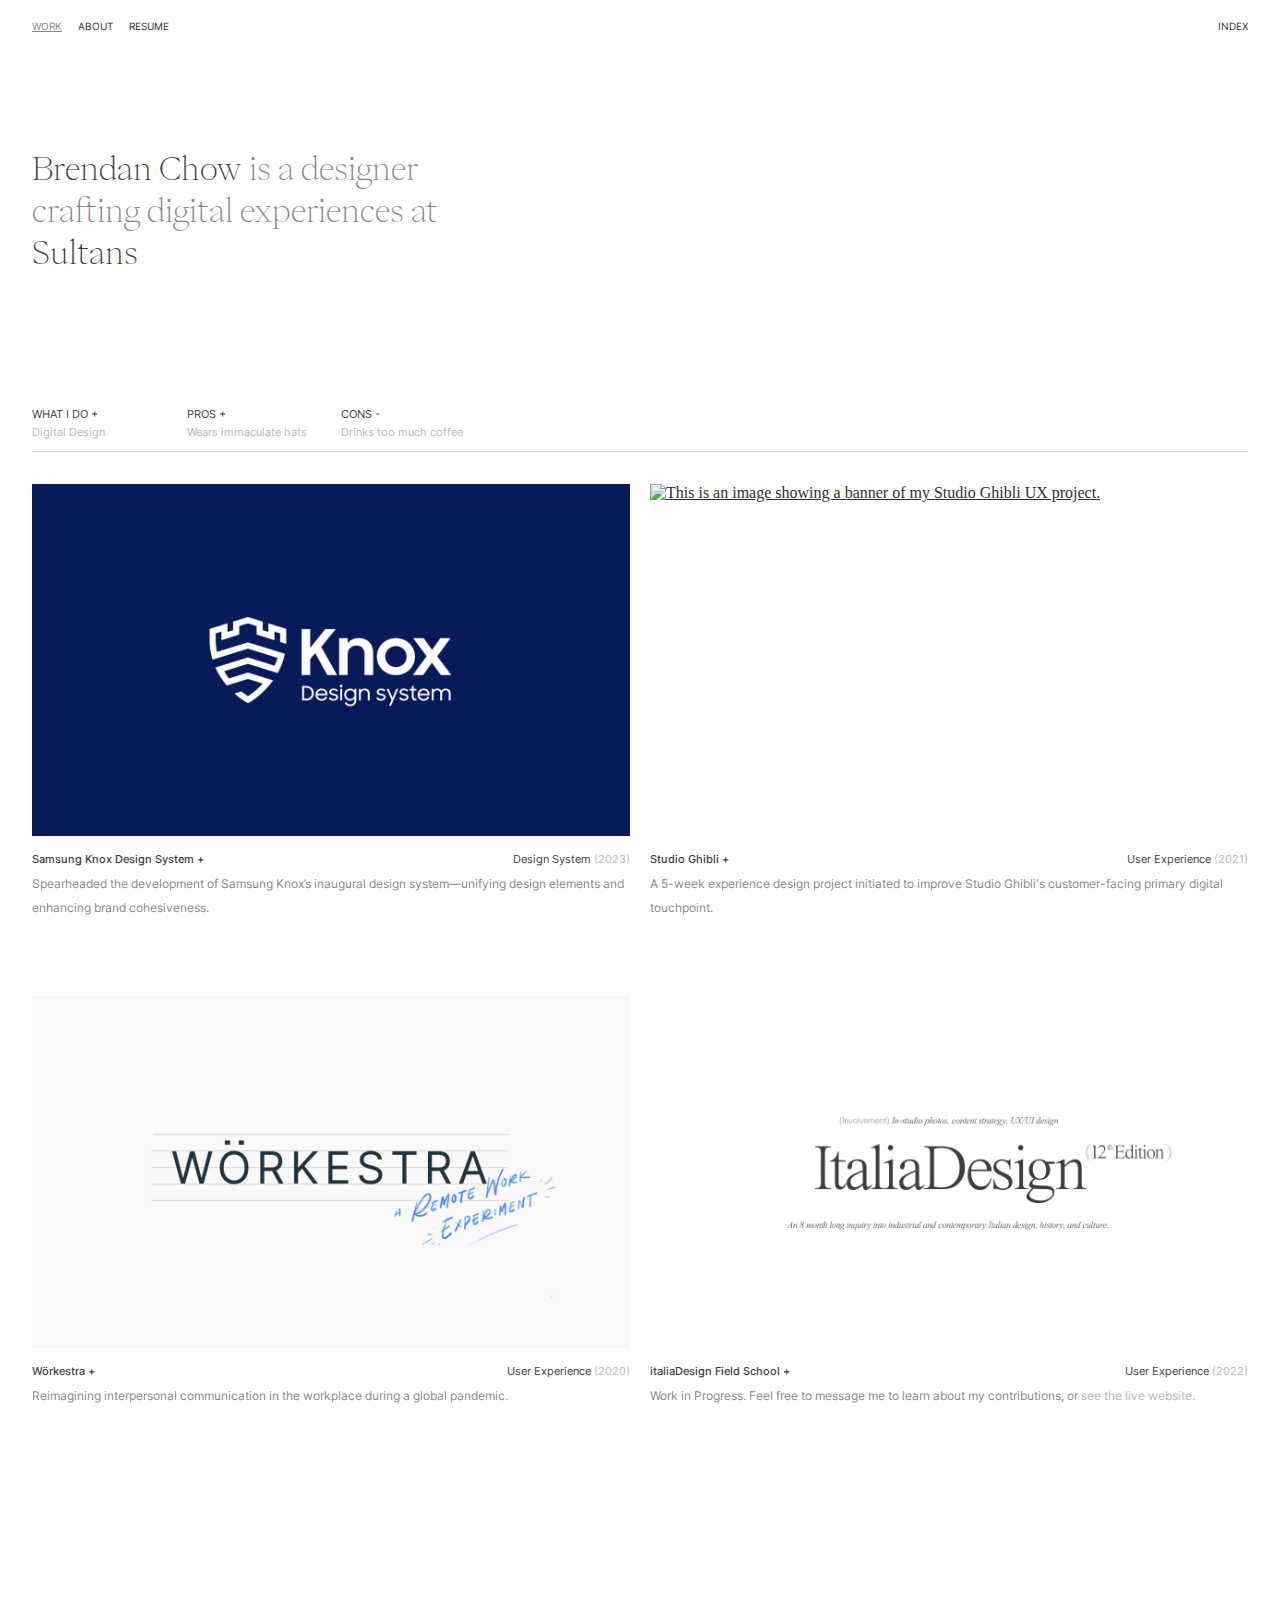
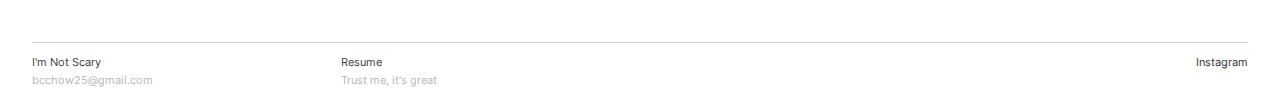
==== commit 6ef7f702: "Update index.html" ====
--- a/index.html
+++ b/index.html
@@ -27,7 +27,7 @@
 
 <div class="index_heading">
   <div class="index_heading_text">
-    <h1><span class="dark_highlight">Brendan Chow</span> is a digital product designer crafting experiences at <span class="dark_highlight">
+    <h1><span class="dark_highlight">Brendan Chow</span> is a designer crafting digital experiences at <span class="dark_highlight">
       Sultans</span></h1>
   </div>
 </div>
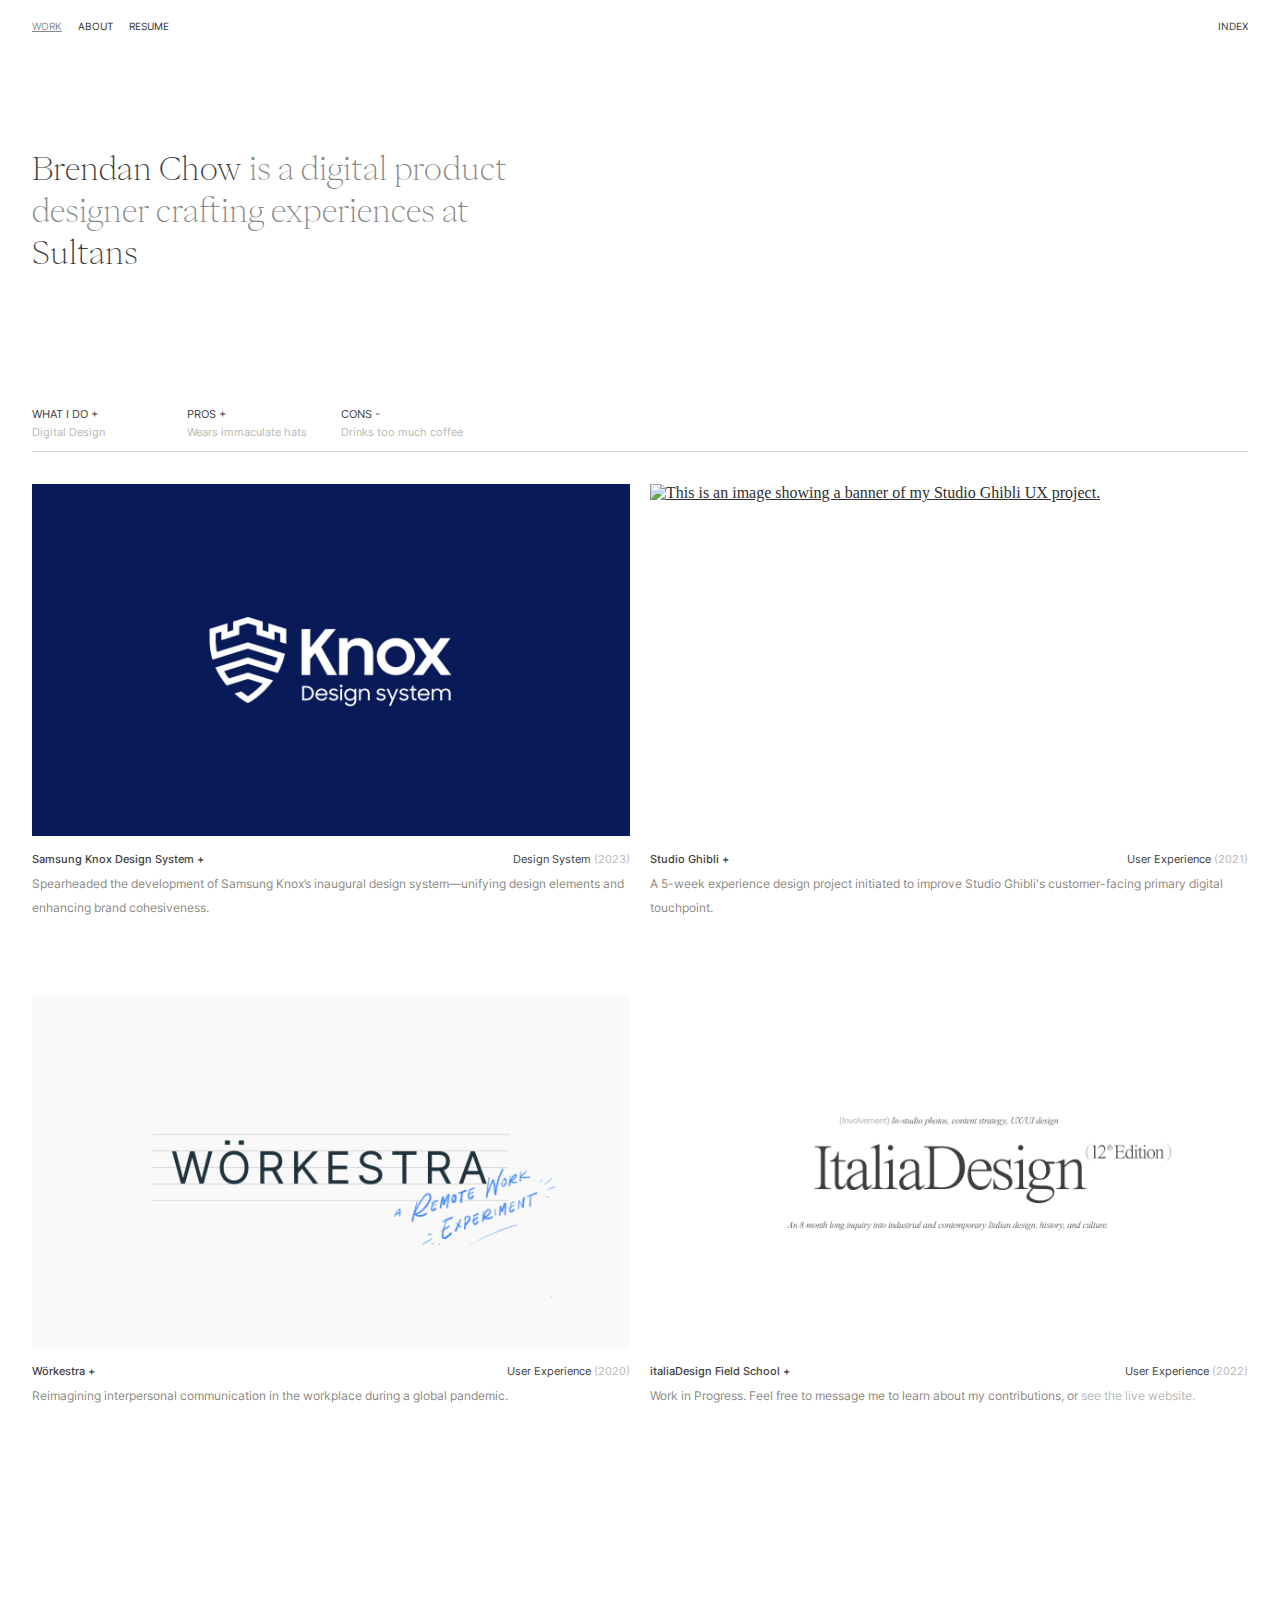
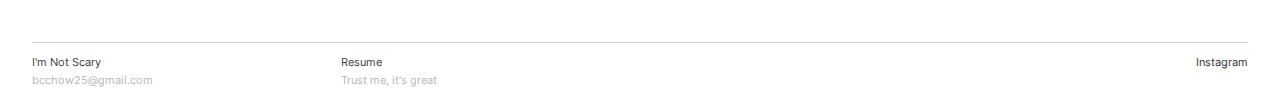
==== commit ea9e8315: "Update index.html" ====
--- a/index.html
+++ b/index.html
@@ -27,7 +27,7 @@
 
 <div class="index_heading">
   <div class="index_heading_text">
-    <h1><span class="dark_highlight">Brendan Chow</span> is a designer crafting digital experiences at <span class="dark_highlight">
+    <h1><span class="dark_highlight">Brendan Chow</span> is a digital product designer crafting experiences at <span class="dark_highlight">
       Sultans</span></h1>
   </div>
 </div>
